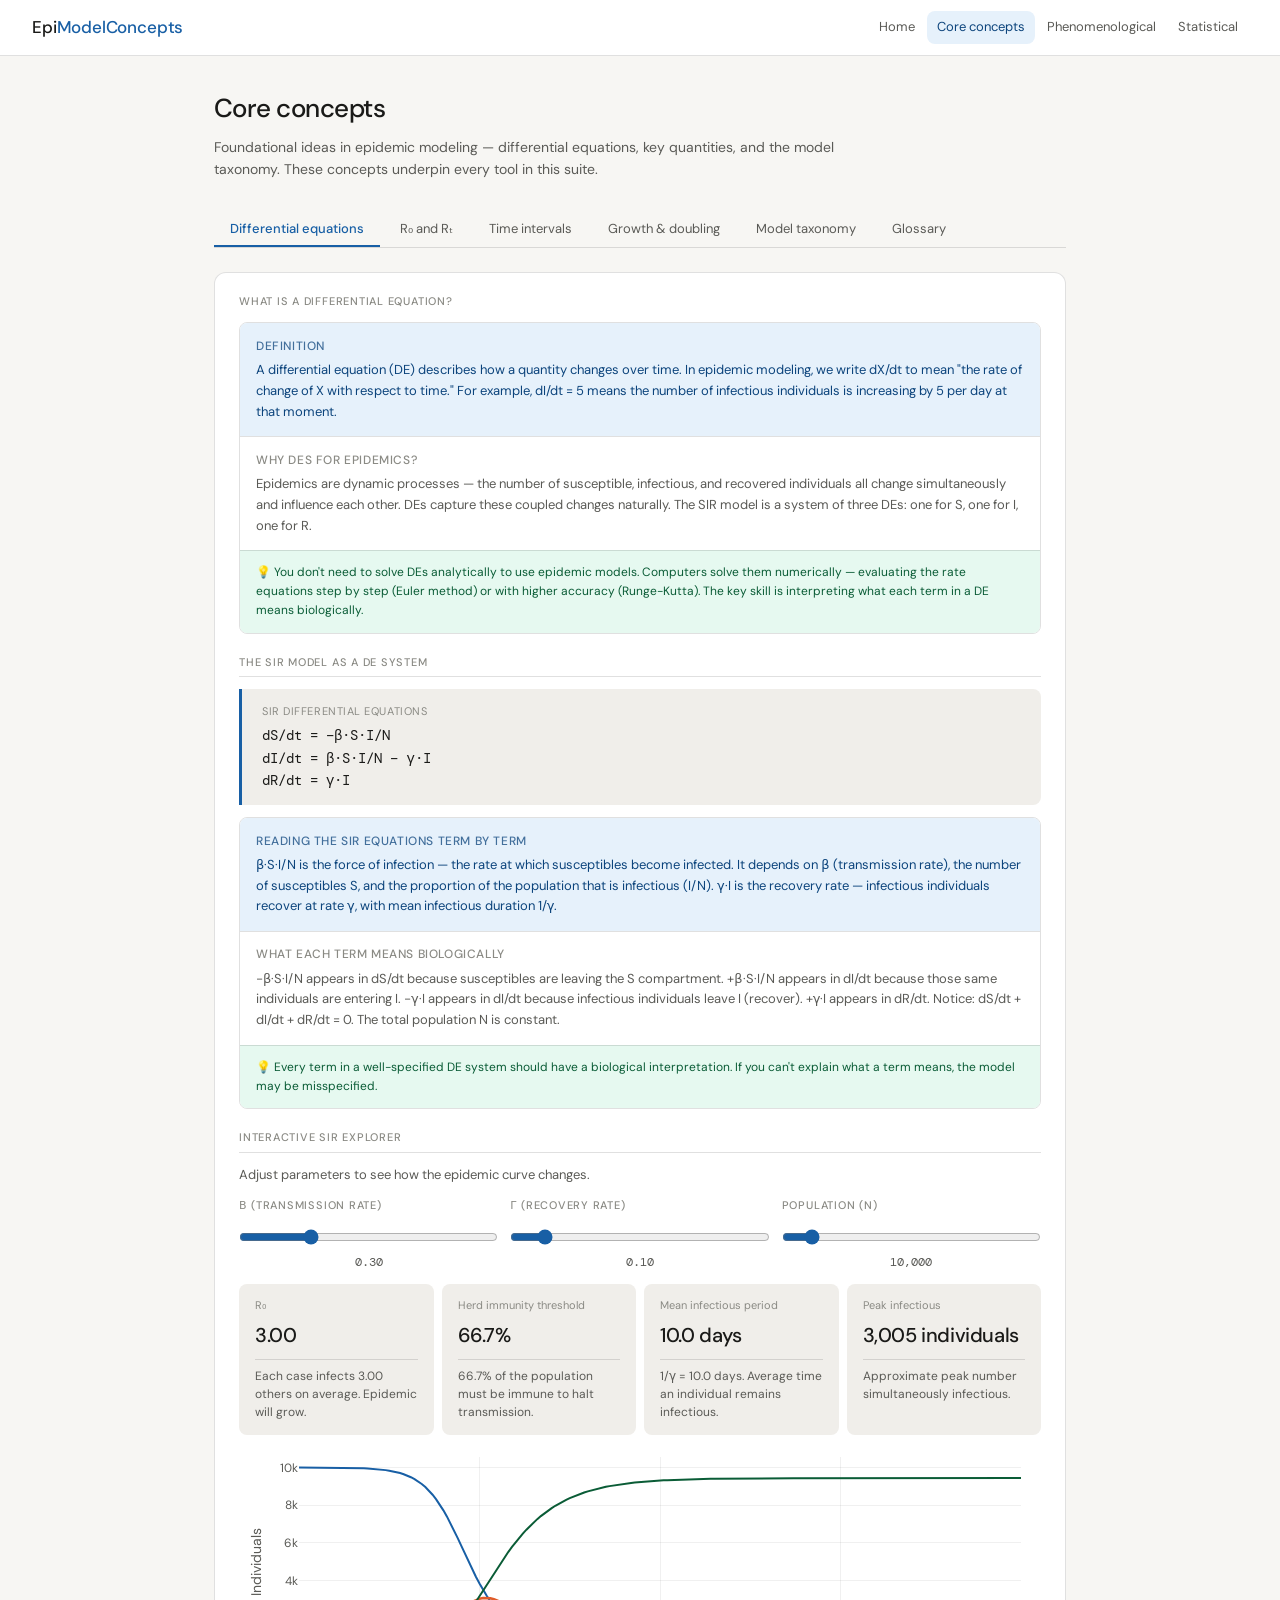
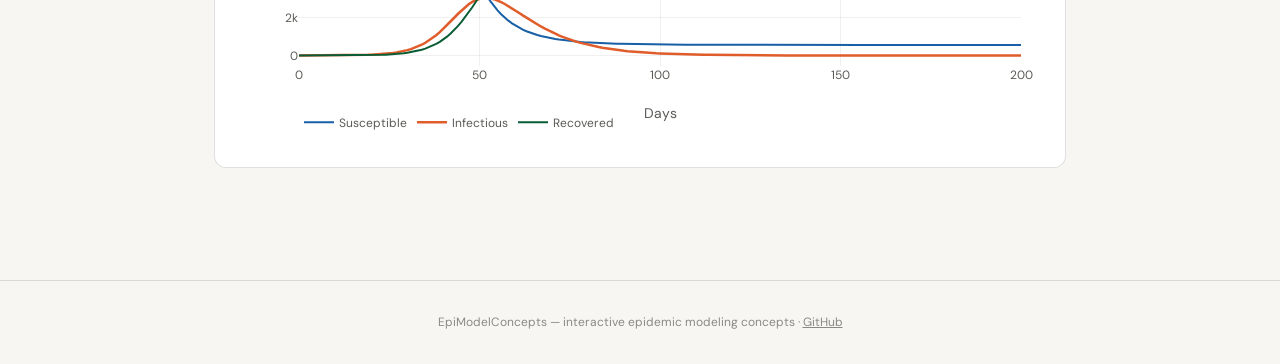
==== concepts.html @ 0c94482d "initial commit" ====
<!DOCTYPE html>
<html lang="en">
<head>
  <meta charset="UTF-8">
  <meta name="viewport" content="width=device-width, initial-scale=1.0">
  <title>EpiModelConcepts — Core Concepts</title>
  <meta name="description" content="Core epidemic modeling concepts: differential equations, R0, Rt, serial interval, generation time, doubling time, herd immunity threshold.">
  <link rel="preconnect" href="https://fonts.googleapis.com">
  <link href="https://fonts.googleapis.com/css2?family=DM+Sans:wght@400;500&family=DM+Mono&display=swap" rel="stylesheet">
  <link rel="stylesheet" href="css/style.css">
  <script src="https://cdn.plot.ly/plotly-2.27.0.min.js"></script>
</head>
<body>

<header class="site-header">
  <a href="index.html" class="logo">Epi<span>ModelConcepts</span></a>
  <nav class="site-nav">
    <a href="index.html">Home</a>
    <a href="concepts.html" class="active">Core concepts</a>
    <a href="phenomenological.html">Phenomenological</a>
    <a href="statistical.html">Statistical</a>
  </nav>
</header>

<main class="page-wrap">
  <div class="page-hero">
    <h1>Core concepts</h1>
    <p>Foundational ideas in epidemic modeling — differential equations, key quantities, and the model taxonomy. These concepts underpin every tool in this suite.</p>
  </div>

  <div class="tab-bar">
    <button class="tab-btn active" onclick="showTab('de',this)">Differential equations</button>
    <button class="tab-btn" onclick="showTab('r0',this)">R₀ and Rₜ</button>
    <button class="tab-btn" onclick="showTab('intervals',this)">Time intervals</button>
    <button class="tab-btn" onclick="showTab('doubling',this)">Growth & doubling</button>
    <button class="tab-btn" onclick="showTab('taxonomy',this)">Model taxonomy</button>
    <button class="tab-btn" onclick="showTab('glossary',this)">Glossary</button>
  </div>

  <!-- DE Primer -->
  <div id="tab-de" class="tab-panel active">
    <div class="card">
      <div class="section-label">What is a differential equation?</div>
      <div class="concept-box">
        <div class="cb-definition">
          <strong>Definition</strong>
          A differential equation (DE) describes how a quantity changes over time. In epidemic modeling, we write dX/dt to mean "the rate of change of X with respect to time." For example, dI/dt = 5 means the number of infectious individuals is increasing by 5 per day at that moment.
        </div>
        <div class="cb-interpretation">
          <strong>Why DEs for epidemics?</strong>
          Epidemics are dynamic processes — the number of susceptible, infectious, and recovered individuals all change simultaneously and influence each other. DEs capture these coupled changes naturally. The SIR model is a system of three DEs: one for S, one for I, one for R.
        </div>
        <div class="cb-sowhat">You don't need to solve DEs analytically to use epidemic models. Computers solve them numerically — evaluating the rate equations step by step (Euler method) or with higher accuracy (Runge-Kutta). The key skill is interpreting what each term in a DE means biologically.</div>
      </div>

      <div class="inner-divider">The SIR model as a DE system</div>
      <div class="equation-box">
        <div class="eq-label">SIR differential equations</div>
        dS/dt = −β·S·I/N<br>
        dI/dt = β·S·I/N − γ·I<br>
        dR/dt = γ·I
      </div>
      <div class="concept-box" style="margin-top:0.75rem">
        <div class="cb-definition">
          <strong>Reading the SIR equations term by term</strong>
          β·S·I/N is the force of infection — the rate at which susceptibles become infected. It depends on β (transmission rate), the number of susceptibles S, and the proportion of the population that is infectious (I/N). γ·I is the recovery rate — infectious individuals recover at rate γ, with mean infectious duration 1/γ.
        </div>
        <div class="cb-interpretation">
          <strong>What each term means biologically</strong>
          −β·S·I/N appears in dS/dt because susceptibles are leaving the S compartment. +β·S·I/N appears in dI/dt because those same individuals are entering I. −γ·I appears in dI/dt because infectious individuals leave I (recover). +γ·I appears in dR/dt. Notice: dS/dt + dI/dt + dR/dt = 0. The total population N is constant.
        </div>
        <div class="cb-sowhat">Every term in a well-specified DE system should have a biological interpretation. If you can't explain what a term means, the model may be misspecified.</div>
      </div>

      <div class="inner-divider">Interactive SIR explorer</div>
      <p style="font-size:13px;color:var(--text-secondary);margin-bottom:12px">Adjust parameters to see how the epidemic curve changes.</p>
      <div style="display:grid;grid-template-columns:1fr 1fr 1fr;gap:12px;margin-bottom:12px">
        <div>
          <div class="section-label">β (transmission rate)</div>
          <input type="range" min="0.05" max="1.0" step="0.01" value="0.3" id="sirBeta" oninput="updateSIR()" style="width:100%;accent-color:var(--accent)">
          <div style="font-size:12px;color:var(--text-secondary);text-align:center;font-family:var(--font-mono)" id="sirBetaVal">0.30</div>
        </div>
        <div>
          <div class="section-label">γ (recovery rate)</div>
          <input type="range" min="0.05" max="0.5" step="0.01" value="0.1" id="sirGamma" oninput="updateSIR()" style="width:100%;accent-color:var(--accent)">
          <div style="font-size:12px;color:var(--text-secondary);text-align:center;font-family:var(--font-mono)" id="sirGammaVal">0.10</div>
        </div>
        <div>
          <div class="section-label">Population (N)</div>
          <input type="range" min="1000" max="100000" step="1000" value="10000" id="sirN" oninput="updateSIR()" style="width:100%;accent-color:var(--accent)">
          <div style="font-size:12px;color:var(--text-secondary);text-align:center;font-family:var(--font-mono)" id="sirNVal">10,000</div>
        </div>
      </div>
      <div id="sirMetrics" class="metrics-grid" style="margin-bottom:12px"></div>
      <div id="sirChart" style="width:100%;height:300px"></div>
    </div>
  </div>

  <!-- R0 and Rt -->
  <div id="tab-r0" class="tab-panel">
    <div class="card">
      <div class="section-label">Basic reproduction number R₀</div>
      <div class="concept-box">
        <div class="cb-definition">
          <strong>Definition</strong>
          R₀ (R-naught) is the average number of secondary cases generated by one infectious individual in a completely susceptible population, in the absence of interventions. R₀ is a property of the pathogen and the contact structure of the population — not of the epidemic's current state.
        </div>
        <div class="cb-interpretation">
          <strong>What R₀ tells you</strong>
          R₀ &gt; 1: each case generates more than one new case on average — epidemic grows. R₀ = 1: endemic equilibrium. R₀ &lt; 1: epidemic will die out. For the SIR model, R₀ = β/γ. For measles, R₀ ≈ 12–18. For COVID-19 (original strain), R₀ ≈ 2–3. For Omicron, R₀ ≈ 8–15.
        </div>
        <div class="cb-sowhat">R₀ determines the herd immunity threshold: HIT = 1 − 1/R₀. For measles (R₀ = 15), HIT ≈ 93% — this is why measles vaccination coverage must exceed 93% to prevent outbreaks.</div>
      </div>

      <div class="inner-divider">Effective reproduction number Rₜ</div>
      <div class="concept-box">
        <div class="cb-definition">
          <strong>Definition</strong>
          Rₜ (R-effective) is the average number of secondary cases generated by one infectious individual at time t, accounting for the current proportion of susceptibles, immunity from prior infection or vaccination, and behavioral interventions. Rₜ = R₀ · S(t)/N in the basic SIR model.
        </div>
        <div class="cb-interpretation">
          <strong>R₀ vs Rₜ</strong>
          R₀ is fixed for a given pathogen-population pair. Rₜ changes over time as susceptibles are depleted, immunity accumulates, and behaviors change. An epidemic peak occurs when Rₜ crosses 1 from above — each case is now generating less than one new case on average.
        </div>
        <div class="cb-sowhat">Rₜ is the key metric for real-time epidemic monitoring. Rₜ &gt; 1 means the epidemic is growing; Rₜ &lt; 1 means it's declining. Rₜ estimation requires careful accounting of reporting delays and the serial interval distribution.</div>
      </div>

      <div class="inner-divider">R₀ / Rₜ interactive calculator</div>
      <div class="field-row">
        <label>β (transmission rate)</label>
        <input type="number" id="r0Beta" value="0.3" step="0.01" min="0" oninput="updateR0()">
      </div>
      <div class="field-row">
        <label>γ (recovery rate)</label>
        <input type="number" id="r0Gamma" value="0.1" step="0.01" min="0.001" oninput="updateR0()">
      </div>
      <div class="field-row">
        <label>% Susceptible</label>
        <input type="number" id="r0Suscept" value="100" step="1" min="0" max="100" oninput="updateR0()">
      </div>
      <div id="r0Results" class="metrics-grid" style="margin-top:12px"></div>
    </div>
  </div>

  <!-- Time intervals -->
  <div id="tab-intervals" class="tab-panel">
    <div class="card">
      <div class="section-label">Serial interval, generation time, incubation period</div>

      <div class="concept-box">
        <div class="cb-definition">
          <strong>Incubation period</strong>
          The time from infection (exposure to the pathogen) to symptom onset. This is a property of the host-pathogen interaction. Varies across individuals — typically described by a lognormal or Weibull distribution. Example: COVID-19 incubation period ≈ 5 days (range 1–14 days).
        </div>
        <div class="cb-interpretation"><strong>Why it matters</strong>
          The incubation period determines quarantine duration. If incubation is 14 days, a 14-day quarantine is needed to be confident an exposed individual is not infectious.
        </div>
        <div class="cb-sowhat">In SEIR models, the exposed period (1/σ) approximates the incubation period minus any pre-symptomatic infectious period.</div>
      </div>

      <div class="concept-box" style="margin-top:0.75rem">
        <div class="cb-definition">
          <strong>Generation time</strong>
          The time between infection of a primary case and infection of a secondary case generated by that primary case. Measures the biological transmission cycle. Requires knowing exact infection times — difficult to observe directly.
        </div>
        <div class="cb-interpretation"><strong>Why it matters</strong>
          Generation time determines how fast an epidemic can grow. Short generation time → faster spread. R₀ per generation time gives the growth rate: r ≈ (R₀−1)/T_g where T_g is the mean generation time.
        </div>
        <div class="cb-sowhat">Generation time is the correct denominator for converting R₀ to an epidemic growth rate. Using serial interval instead introduces bias when there is pre-symptomatic transmission.</div>
      </div>

      <div class="concept-box" style="margin-top:0.75rem">
        <div class="cb-definition">
          <strong>Serial interval</strong>
          The time between symptom onset of a primary case and symptom onset of a secondary case generated by that primary case. Observable from contact tracing data (unlike generation time). Can be negative if the secondary case develops symptoms before the primary case (pre-symptomatic transmission).
        </div>
        <div class="cb-interpretation"><strong>Serial interval vs generation time</strong>
          Serial interval ≈ generation time when there is no pre-symptomatic transmission. For COVID-19, pre-symptomatic transmission means serial interval underestimates generation time. For diseases where symptoms precede infectiousness (e.g. some influenza strains), they may be approximately equal.
        </div>
        <div class="cb-sowhat">In practice, serial interval is used as a proxy for generation time in Rₜ estimation (e.g. EpiEstim method) because it is directly observable. Be aware of the bias this introduces when pre-symptomatic transmission is substantial.</div>
      </div>

      <div class="inner-divider">Key values by disease</div>
      <table class="param-table">
        <thead><tr><th>Disease</th><th>Incubation (days)</th><th>Serial interval (days)</th><th>R₀</th></tr></thead>
        <tbody>
          <tr><td class="p-name">Measles</td><td>10–14</td><td>11–12</td><td>12–18</td></tr>
          <tr><td class="p-name">COVID-19 (original)</td><td>4–6</td><td>4–8</td><td>2–3</td></tr>
          <tr><td class="p-name">COVID-19 (Omicron)</td><td>2–4</td><td>2–4</td><td>8–15</td></tr>
          <tr><td class="p-name">Influenza (seasonal)</td><td>1–4</td><td>2–4</td><td>1.2–1.4</td></tr>
          <tr><td class="p-name">Ebola</td><td>2–21</td><td>14–16</td><td>1.5–2.5</td></tr>
          <tr><td class="p-name">Smallpox</td><td>7–19</td><td>14–22</td><td>5–7</td></tr>
          <tr><td class="p-name">Polio</td><td>4–35</td><td>—</td><td>5–7</td></tr>
        </tbody>
      </table>
    </div>
  </div>

  <!-- Doubling time -->
  <div id="tab-doubling" class="tab-panel">
    <div class="card">
      <div class="section-label">Growth rate, doubling time, and their relationship</div>
      <div class="concept-box">
        <div class="cb-definition">
          <strong>Epidemic growth rate r</strong>
          The intrinsic growth rate r describes how fast cases multiply during the exponential growth phase. It is the slope of the log-transformed epidemic curve. Units: per day, per week, etc. If I(t) = I₀·e^(rt), then r = ln(I(t)/I₀)/t.
        </div>
        <div class="cb-interpretation"><strong>Growth rate and R₀</strong>
          For the SIR model: r ≈ β − γ = γ(R₀ − 1). More generally: r ≈ (R₀ − 1)/T_g where T_g is the mean generation time. This links the observable growth rate to the unobservable R₀ — but requires knowing T_g.
        </div>
        <div class="cb-sowhat">Estimate r directly from early epidemic data by fitting a log-linear regression (log cases vs time). Then estimate R₀ = 1 + r·T_g, being explicit about your assumed generation time.</div>
      </div>

      <div class="concept-box" style="margin-top:0.75rem">
        <div class="cb-definition">
          <strong>Doubling time T₂</strong>
          The time for the number of cases to double. T₂ = ln(2)/r ≈ 0.693/r. During COVID-19 early 2020, doubling times of 3–7 days were observed in many countries. Measles outbreaks in susceptible populations can double in 7–10 days.
        </div>
        <div class="cb-interpretation"><strong>Interpreting doubling time</strong>
          A 3-day doubling time means cases increase 10-fold in ~10 days and 100-fold in ~20 days. Small changes in r produce large changes in doubling time. Interventions that reduce r by 30% extend doubling time by 43% — this is why early intervention has disproportionate impact.
        </div>
        <div class="cb-sowhat">Report doubling time alongside confidence intervals from the regression. A doubling time of 5 days (95% CI: 4–7) conveys both the central estimate and the uncertainty — critical for public health messaging.</div>
      </div>

      <div class="inner-divider">Growth rate ↔ Doubling time calculator</div>
      <div class="field-row">
        <label>Growth rate r</label>
        <input type="number" id="growthR" value="0.14" step="0.01" oninput="updateGrowth('r')">
        <span style="font-size:12px;color:var(--text-tertiary)">per time unit</span>
      </div>
      <div class="field-row">
        <label>Doubling time T₂</label>
        <input type="number" id="growthT2" value="4.95" step="0.1" oninput="updateGrowth('t2')">
        <span style="font-size:12px;color:var(--text-tertiary)">time units</span>
      </div>
      <div class="field-row">
        <label>Generation time T_g</label>
        <input type="number" id="growthTg" value="5" step="0.5" oninput="updateGrowth('r')">
        <span style="font-size:12px;color:var(--text-tertiary)">time units (for R₀ estimate)</span>
      </div>
      <div id="growthResults" class="metrics-grid" style="margin-top:12px"></div>
    </div>
  </div>

  <!-- Model taxonomy -->
  <div id="tab-taxonomy" class="tab-panel">
    <div class="card">
      <div class="section-label">Epidemic model taxonomy</div>
      <p style="font-size:13px;color:var(--text-secondary);margin-bottom:1rem">A map of the major model classes used in infectious disease epidemiology — what they assume, when to use them, and how they relate.</p>

      <div class="concept-box">
        <div class="cb-definition"><strong>Phenomenological models</strong>
          Fit a mathematical curve directly to epidemic data without mechanistic assumptions. Examples: logistic, Richards, Gompertz, sub-epidemic wave model. Parameters are estimated empirically. No compartments — just a growth function.
        </div>
        <div class="cb-interpretation"><strong>When to use</strong> Real-time forecasting with limited data, early outbreak assessment, final size estimation, multi-wave decomposition.</div>
        <div class="cb-sowhat">Best for: "How many total cases will there be?" and "When will the peak occur?" Not suitable for: "What if we vaccinate 40% of the population?"</div>
      </div>

      <div class="concept-box" style="margin-top:0.75rem">
        <div class="cb-definition"><strong>Compartmental models (mechanistic)</strong>
          Divide the population into compartments (S, E, I, R, etc.) and write differential equations governing flow between compartments. Parameters have biological interpretations (transmission rate, recovery rate). Examples: SIR, SEIR, SEIRD, SEIRV.
        </div>
        <div class="cb-interpretation"><strong>When to use</strong> Counterfactual analyses (intervention scenarios), R₀ estimation, understanding transmission dynamics, vaccine impact modeling.</div>
        <div class="cb-sowhat">Best for: "What would happen if we vaccinated X% of the population?" or "How does this variant's shorter generation time affect peak timing?" Requires more data and assumptions than phenomenological models.</div>
      </div>

      <div class="concept-box" style="margin-top:0.75rem">
        <div class="cb-definition"><strong>Statistical models</strong>
          Use regression frameworks (log-linear, Poisson, Negative Binomial, time series) to model the association between time and case counts. Make explicit distributional assumptions. Include Serfling regression for seasonal baseline estimation.
        </div>
        <div class="cb-interpretation"><strong>When to use</strong> Growth rate estimation, excess mortality calculation, surveillance trend analysis, short-term forecasting with uncertainty quantification.</div>
        <div class="cb-sowhat">Best for: "Is this season's influenza activity above the epidemic threshold?" and "What is the growth rate in this region?" Statistical models are the backbone of routine public health surveillance.</div>
      </div>

      <div class="concept-box" style="margin-top:0.75rem">
        <div class="cb-definition"><strong>Stochastic models</strong>
          Incorporate randomness into transmission and recovery events. At small population sizes, chance effects dominate — deterministic models overestimate outbreak probability. Branching processes model early outbreak extinction risk.
        </div>
        <div class="cb-interpretation"><strong>When to use</strong> Small outbreak settings (spillover events, border introductions), estimating probability of sustained transmission, superspreading analysis.</div>
        <div class="cb-sowhat">For large outbreaks (thousands of cases), deterministic models are good approximations. For early detection with tens of cases, stochastic models are essential — the epidemic may go extinct even with R₀ &gt; 1.</div>
      </div>

      <div class="concept-box" style="margin-top:0.75rem">
        <div class="cb-definition"><strong>Ensemble and multi-model approaches</strong>
          Combine forecasts from multiple models using weighted averaging. The CDC FluSight and COVID-19 Forecast Hub use ensemble methods. Weights can be based on past performance (WIS-weighted ensembles) or equal weighting.
        </div>
        <div class="cb-interpretation"><strong>When to use</strong> Operational forecasting where reliability across outbreak types matters more than any single model's performance on one outbreak.</div>
        <div class="cb-sowhat">Ensembles consistently outperform individual models on average, but individual models can outperform ensembles on specific outbreaks. The WIS-based ensemble weighting approach developed in Chowell Lab provides a principled framework for combining models with quantified uncertainty.</div>
      </div>
    </div>
  </div>

  <!-- Glossary -->
  <div id="tab-glossary" class="tab-panel">
    <div class="card">
      <div class="section-label">Glossary</div>
      <div id="glossaryContent"></div>
    </div>
  </div>

</main>

<footer class="site-footer">
  EpiModelConcepts — interactive epidemic modeling concepts ·
  <a href="https://github.com/rajsubediresearch/epimodelconcepts" target="_blank">GitHub</a>
</footer>

<script src="js/core.js"></script>
<script>
function showTab(id, btn) {
  document.querySelectorAll('.tab-panel').forEach(p=>p.classList.remove('active'));
  document.querySelectorAll('.tab-btn').forEach(b=>b.classList.remove('active'));
  document.getElementById('tab-'+id).classList.add('active');
  btn.classList.add('active');
}

/* ── SIR simulator ── */
function solveSIR(beta, gamma, N, days=200) {
  let S=N-1, I=1, R=0;
  const ts=[0],Ss=[S],Is=[I],Rs=[R];
  const dt=0.5;
  for(let t=dt;t<=days;t+=dt){
    const dS=-beta*S*I/N*dt;
    const dI=(beta*S*I/N-gamma*I)*dt;
    const dR=gamma*I*dt;
    S=Math.max(0,S+dS); I=Math.max(0,I+dI); R+=dR;
    if(t%1<dt){ts.push(Math.round(t));Ss.push(S);Is.push(I);Rs.push(R);}
  }
  return {t:ts,S:Ss,I:Is,R:Rs};
}

function updateSIR() {
  const beta=parseFloat(document.getElementById('sirBeta').value)||0.3;
  const gamma=parseFloat(document.getElementById('sirGamma').value)||0.1;
  const N=parseFloat(document.getElementById('sirN').value)||10000;
  document.getElementById('sirBetaVal').textContent=beta.toFixed(2);
  document.getElementById('sirGammaVal').textContent=gamma.toFixed(2);
  document.getElementById('sirNVal').textContent=N.toLocaleString();

  const R0=beta/gamma;
  const HIT=(1-1/R0)*100;
  const peakI=R0>1?(N*(1-1/R0-Math.log(R0)/R0)):0;

  document.getElementById('sirMetrics').innerHTML=
    Core.metricCard('R₀', R0.toFixed(2), '', `Each case infects ${R0.toFixed(2)} others on average. ${R0>1?'Epidemic will grow.':'Epidemic will not sustain.'}`)+
    Core.metricCard('Herd immunity threshold', R0>1?HIT.toFixed(1)+'%':'N/A', '', R0>1?`${HIT.toFixed(1)}% of the population must be immune to halt transmission.`:'R₀ ≤ 1 — herd immunity threshold does not apply.')+
    Core.metricCard('Mean infectious period', (1/gamma).toFixed(1)+' days', '', `1/γ = ${(1/gamma).toFixed(1)} days. Average time an individual remains infectious.`)+
    Core.metricCard('Peak infectious', R0>1?Math.round(peakI).toLocaleString()+' individuals':'—','',R0>1?`Approximate peak number simultaneously infectious.`:'');

  const sir=solveSIR(beta,gamma,N);
  Plotly.newPlot('sirChart',[
    {x:sir.t,y:sir.S,mode:'lines',name:'Susceptible',line:{color:'#185FA5',width:2}},
    {x:sir.t,y:sir.I,mode:'lines',name:'Infectious',line:{color:'#E05C2A',width:2.5}},
    {x:sir.t,y:sir.R,mode:'lines',name:'Recovered',line:{color:'#0A5C36',width:2}}
  ],{
    paper_bgcolor:'transparent',plot_bgcolor:'transparent',
    font:{family:'DM Sans, system-ui',size:12,color:'#5a5a56'},
    xaxis:{title:'Days',gridcolor:'rgba(0,0,0,0.06)',zeroline:false},
    yaxis:{title:'Individuals',gridcolor:'rgba(0,0,0,0.06)',zeroline:false},
    legend:{orientation:'h',y:-0.2},
    margin:{t:10,r:20,b:60,l:60}
  },{responsive:true,displayModeBar:false});
}

/* ── R₀ calculator ── */
function updateR0() {
  const beta=parseFloat(document.getElementById('r0Beta').value)||0.3;
  const gamma=parseFloat(document.getElementById('r0Gamma').value)||0.1;
  const pct=parseFloat(document.getElementById('r0Suscept').value)||100;
  const R0=beta/gamma;
  const Rt=R0*(pct/100);
  const HIT=R0>1?(1-1/R0)*100:null;
  document.getElementById('r0Results').innerHTML=
    Core.metricCard('R₀', R0.toFixed(3), 'β/γ', `Basic reproduction number = ${R0.toFixed(2)}. ${R0>1?'Epidemic can grow.':'Epidemic cannot sustain — will die out.'}`)+
    Core.metricCard('Rₜ', Rt.toFixed(3), `R₀ × S/N`, `Effective Rₜ = ${Rt.toFixed(2)} given ${pct}% susceptible. ${Rt>1?'Epidemic is growing.':'Epidemic is declining.'}`)+
    Core.metricCard('Herd immunity threshold', HIT!==null?HIT.toFixed(1)+'%':'N/A', '1 − 1/R₀', HIT!==null?`${HIT.toFixed(1)}% immune coverage needed to halt transmission.`:'R₀ ≤ 1.')+
    Core.metricCard('Mean infectious period', (1/gamma).toFixed(1)+' days', '1/γ', `Average infectious duration = ${(1/gamma).toFixed(1)} days.`);
}

/* ── Growth/doubling calculator ── */
function updateGrowth(changedField) {
  let r,t2;
  if(changedField==='r'){
    r=parseFloat(document.getElementById('growthR').value)||0.14;
    t2=Math.log(2)/r;
    document.getElementById('growthT2').value=t2.toFixed(2);
  } else {
    t2=parseFloat(document.getElementById('growthT2').value)||4.95;
    r=Math.log(2)/t2;
    document.getElementById('growthR').value=r.toFixed(4);
  }
  const Tg=parseFloat(document.getElementById('growthTg').value)||5;
  const R0_est=1+r*Tg;
  const x10=Math.log(10)/r;
  document.getElementById('growthResults').innerHTML=
    Core.metricCard('Growth rate r', r.toFixed(4), 'per time unit', `Cases multiply by e^r ≈ ${Math.exp(r).toFixed(3)} each time unit.`)+
    Core.metricCard('Doubling time T₂', t2.toFixed(2), 'time units', `Cases double every ${t2.toFixed(1)} time units. Derived as ln(2)/r.`)+
    Core.metricCard('10-fold time', x10.toFixed(2), 'time units', `Cases increase 10-fold in ${x10.toFixed(1)} time units = ${(x10/t2).toFixed(1)} doubling times.`)+
    Core.metricCard('R₀ estimate', R0_est.toFixed(2), '1 + r·T_g', `Estimated R₀ = ${R0_est.toFixed(2)} assuming generation time T_g = ${Tg} time units. This estimate is sensitive to the assumed T_g.`);
}

/* ── Glossary ── */
const glossaryTerms = [
  ['Attack rate','The proportion of a population that becomes infected during an outbreak. Final attack rate = total cases / population at risk.'],
  ['Basic reproduction number (R₀)','Average secondary cases per primary case in a fully susceptible population with no interventions.'],
  ['Calibration','A probabilistic forecast is well-calibrated if observed values fall within stated prediction intervals at the stated frequency (e.g. 95% of outcomes within 95% intervals).'],
  ['Compartmental model','An epidemic model that divides the population into compartments (S, E, I, R, etc.) governed by differential equations.'],
  ['Doubling time','Time for cases to double during exponential growth. T₂ = ln(2)/r where r is the epidemic growth rate.'],
  ['Effective reproduction number (Rₜ)','Average secondary cases per primary case at time t, accounting for current immunity and interventions.'],
  ['Ensemble forecast','A combined forecast from multiple models, often outperforming any individual model.'],
  ['Excess mortality','Deaths above a historical baseline. Used to estimate the full mortality impact of an epidemic including indirect effects.'],
  ['Force of infection','The per capita rate at which susceptibles become infected. In SIR: λ = β·I/N.'],
  ['Generation time','Time between infection of a primary case and infection of their secondary case.'],
  ['Herd immunity threshold (HIT)','Proportion of the population that must be immune (from vaccination or prior infection) to prevent epidemic growth. HIT = 1 − 1/R₀.'],
  ['Identifiability','A model is identifiable if its parameters can be uniquely determined from observed data. Overparameterized models are non-identifiable — multiple parameter combinations fit equally well.'],
  ['Incubation period','Time from exposure/infection to symptom onset.'],
  ['Logistic growth','An S-shaped growth model where growth slows as cases approach a carrying capacity K. dC/dt = r·C·(1−C/K).'],
  ['Negative Binomial distribution','A count distribution that allows variance to exceed the mean (overdispersion). Parameterized by mean μ and dispersion θ. Variance = μ + μ²/θ.'],
  ['Overdispersion','When the variance of count data exceeds the mean (VMR > 1). Common in outbreak data due to superspreading and clustering.'],
  ['Phenomenological model','A model that fits a mathematical function to epidemic data without mechanistic biological assumptions.'],
  ['Poisson distribution','A count distribution where variance = mean (equidispersion). The baseline model for count data.'],
  ['Richards model','A generalization of the logistic model with an asymmetry parameter a. Reduces to logistic when a=1.'],
  ['Serfling model','A regression model for estimating expected (baseline) mortality or disease activity using historical data with seasonal harmonics. Excess defined as observed above upper confidence bound.'],
  ['Serial interval','Time between symptom onset in a primary case and symptom onset in their secondary case.'],
  ['Sub-epidemic wave model','A phenomenological model that represents a multi-wave epidemic as a sum of overlapping logistic sub-epidemics. Developed by Chowell and colleagues.'],
  ['Variance-to-mean ratio (VMR)','Index of dispersion. VMR = 1: equidispersion. VMR > 1: overdispersion. VMR < 1: underdispersion.'],
  ['WIS (Weighted Interval Score)','A proper scoring rule for probabilistic forecasts. Decomposes into sharpness and calibration components. Lower is better.'],
];

document.getElementById('glossaryContent').innerHTML = glossaryTerms.sort((a,b)=>a[0].localeCompare(b[0])).map(([term,def])=>`
  <div class="test-result-row" style="align-items:flex-start;padding:10px 0">
    <div style="min-width:200px;font-size:13px;font-weight:500;color:var(--text)">${term}</div>
    <div style="font-size:13px;color:var(--text-secondary);line-height:1.6">${def}</div>
  </div>`).join('');

// Init on load
window.onload = () => { updateSIR(); updateR0(); updateGrowth('r'); };
</script>
</body>
</html>
---- css/style.css ----
/* EpiModelConcepts — base styles, matches EpiTables theme */
*, *::before, *::after { box-sizing: border-box; margin: 0; padding: 0; }

:root {
  --bg: #ffffff;
  --bg-surface: #f7f6f3;
  --bg-secondary: #f0eeea;
  --text: #1a1a18;
  --text-secondary: #5a5a56;
  --text-tertiary: #8a8a84;
  --border: rgba(0,0,0,0.12);
  --border-med: rgba(0,0,0,0.22);
  --accent: #185FA5;
  --accent-bg: #E6F1FB;
  --accent-text: #0C447C;
  --warn-bg: #FAEEDA;
  --warn-text: #854F0B;
  --success-bg: #E6F9F0;
  --success-text: #0A5C36;
  --radius-md: 8px;
  --radius-lg: 12px;
  --font: 'DM Sans', system-ui, sans-serif;
  --font-mono: 'DM Mono', ui-monospace, monospace;
}

@media (prefers-color-scheme: dark) {
  :root {
    --bg: #1a1a18;
    --bg-surface: #222220;
    --bg-secondary: #2a2a27;
    --text: #f0eeea;
    --text-secondary: #a8a8a2;
    --text-tertiary: #6a6a64;
    --border: rgba(255,255,255,0.1);
    --border-med: rgba(255,255,255,0.18);
    --accent: #378ADD;
    --accent-bg: #0c2a44;
    --accent-text: #85B7EB;
    --warn-bg: #3a2a08;
    --warn-text: #FAC775;
    --success-bg: #0a2a1a;
    --success-text: #6EE7B7;
  }
}

html { font-size: 16px; }
body {
  font-family: var(--font);
  background: var(--bg-surface);
  color: var(--text);
  line-height: 1.6;
  min-height: 100vh;
}

/* ── Site header ── */
.site-header {
  background: var(--bg);
  border-bottom: 0.5px solid var(--border);
  padding: 0 2rem;
  position: sticky;
  top: 0;
  z-index: 100;
  display: flex;
  align-items: center;
  justify-content: space-between;
  height: 56px;
}

.site-header .logo {
  font-size: 17px;
  font-weight: 500;
  color: var(--text);
  text-decoration: none;
  letter-spacing: -0.01em;
  white-space: nowrap;
}

.site-header .logo span { color: var(--accent); }

.site-nav {
  display: flex;
  gap: 2px;
  overflow-x: auto;
  -webkit-overflow-scrolling: touch;
  scrollbar-width: none;
  flex-shrink: 1;
  min-width: 0;
}
.site-nav::-webkit-scrollbar { display: none; }

.site-nav a {
  font-size: 13px;
  color: var(--text-secondary);
  text-decoration: none;
  padding: 6px 10px;
  border-radius: var(--radius-md);
  transition: background 0.15s, color 0.15s;
  white-space: nowrap;
}
.site-nav a:hover { background: var(--bg-secondary); color: var(--text); }
.site-nav a.active { background: var(--accent-bg); color: var(--accent-text); }

/* ── Page layout ── */
.page-wrap {
  max-width: 900px;
  margin: 0 auto;
  padding: 2rem 1.5rem 4rem;
}

.page-hero { margin-bottom: 2rem; }
.page-hero h1 {
  font-size: 26px;
  font-weight: 500;
  letter-spacing: -0.02em;
  color: var(--text);
  margin-bottom: 6px;
}
.page-hero p {
  font-size: 14px;
  color: var(--text-secondary);
  max-width: 640px;
  line-height: 1.6;
}

/* ── Cards ── */
.card {
  background: var(--bg);
  border: 0.5px solid var(--border);
  border-radius: var(--radius-lg);
  padding: 1.25rem 1.5rem;
  margin-bottom: 1rem;
}

.section-label {
  font-size: 11px;
  font-weight: 500;
  color: var(--text-tertiary);
  text-transform: uppercase;
  letter-spacing: 0.07em;
  margin-bottom: 0.75rem;
}

.inner-divider {
  font-size: 11px;
  font-weight: 500;
  color: var(--text-tertiary);
  text-transform: uppercase;
  letter-spacing: 0.07em;
  margin: 1.25rem 0 0.75rem;
  padding-bottom: 5px;
  border-bottom: 0.5px solid var(--border);
}

/* ── Form elements ── */
.field-row {
  display: flex;
  align-items: center;
  gap: 10px;
  margin-bottom: 8px;
  flex-wrap: wrap;
}
.field-row label {
  font-size: 13px;
  color: var(--text-secondary);
  min-width: 110px;
}
.field-row input[type="text"],
.field-row input[type="number"],
.field-row select,
.field-row textarea {
  font-family: var(--font);
  font-size: 13px;
  padding: 7px 10px;
  border: 0.5px solid var(--border-med);
  border-radius: var(--radius-md);
  background: var(--bg-secondary);
  color: var(--text);
  transition: border-color 0.15s;
}
.field-row input[type="text"] { flex: 1; min-width: 160px; }
.field-row input[type="number"] { width: 100px; text-align: center; }
.field-row select { flex: 1; min-width: 160px; }
.field-row textarea {
  flex: 1;
  min-width: 200px;
  min-height: 90px;
  resize: vertical;
  font-family: var(--font-mono);
  font-size: 12px;
}
.field-row input:focus,
.field-row select:focus,
.field-row textarea:focus {
  outline: none;
  border-color: var(--accent);
}

/* ── Pill buttons ── */
.pill-group { display: flex; gap: 6px; flex-wrap: wrap; margin-bottom: 10px; }
.pill-btn {
  font-size: 12px;
  font-family: var(--font);
  padding: 5px 14px;
  border: 0.5px solid var(--border-med);
  border-radius: 20px;
  background: transparent;
  color: var(--text-secondary);
  cursor: pointer;
  transition: all 0.15s;
}
.pill-btn:hover { background: var(--bg-secondary); color: var(--text); }
.pill-btn.active { background: var(--accent-bg); color: var(--accent-text); border-color: var(--accent); }

/* ── Action button ── */
.btn-primary {
  font-family: var(--font);
  font-size: 13px;
  font-weight: 500;
  padding: 8px 20px;
  background: var(--accent);
  color: #fff;
  border: none;
  border-radius: var(--radius-md);
  cursor: pointer;
  transition: opacity 0.15s;
}
.btn-primary:hover { opacity: 0.88; }
.btn-primary:disabled { opacity: 0.4; cursor: not-allowed; }

/* ── Metrics grid ── */
.metrics-grid {
  display: grid;
  grid-template-columns: repeat(auto-fit, minmax(170px, 1fr));
  gap: 8px;
  margin-top: 8px;
}

.metric-card {
  background: var(--bg-secondary);
  border-radius: var(--radius-md);
  padding: 0.85rem 1rem;
}
.metric-card .m-label { font-size: 11px; color: var(--text-tertiary); margin-bottom: 4px; }
.metric-card .m-value { font-size: 20px; font-weight: 500; color: var(--text); letter-spacing: -0.02em; }
.metric-card .m-ci { font-size: 11px; color: var(--text-secondary); margin-top: 2px; font-family: var(--font-mono); }
.metric-card .m-interp { font-size: 12px; color: var(--text-secondary); margin-top: 8px; line-height: 1.5; border-top: 0.5px solid var(--border); padding-top: 7px; }

/* ── Three-layer concept box ── */
.concept-box {
  border: 0.5px solid var(--border);
  border-radius: var(--radius-md);
  overflow: hidden;
  margin-bottom: 1rem;
}
.concept-box .cb-definition {
  background: var(--accent-bg);
  padding: 0.85rem 1rem;
  font-size: 13px;
  color: var(--accent-text);
  line-height: 1.6;
}
.concept-box .cb-definition strong {
  display: block;
  font-size: 12px;
  font-weight: 500;
  text-transform: uppercase;
  letter-spacing: 0.05em;
  margin-bottom: 4px;
  opacity: 0.75;
}
.concept-box .cb-interpretation {
  background: var(--bg);
  padding: 0.85rem 1rem;
  font-size: 13px;
  color: var(--text-secondary);
  line-height: 1.6;
  border-top: 0.5px solid var(--border);
}
.concept-box .cb-interpretation strong {
  display: block;
  font-size: 12px;
  font-weight: 500;
  text-transform: uppercase;
  letter-spacing: 0.05em;
  margin-bottom: 4px;
  color: var(--text-tertiary);
}
.concept-box .cb-sowhat {
  background: var(--success-bg);
  padding: 0.75rem 1rem;
  font-size: 12px;
  color: var(--success-text);
  line-height: 1.6;
  border-top: 0.5px solid var(--border);
}
.concept-box .cb-sowhat::before {
  content: "💡 ";
}

/* ── Equation display ── */
.equation-box {
  background: var(--bg-secondary);
  border-left: 3px solid var(--accent);
  border-radius: 0 var(--radius-md) var(--radius-md) 0;
  padding: 0.85rem 1.25rem;
  margin: 0.75rem 0;
  font-family: var(--font-mono);
  font-size: 14px;
  color: var(--text);
  overflow-x: auto;
}
.equation-box .eq-label {
  font-size: 11px;
  color: var(--text-tertiary);
  font-family: var(--font);
  margin-bottom: 4px;
  text-transform: uppercase;
  letter-spacing: 0.05em;
}

/* ── Tab bar ── */
.tab-bar {
  display: flex;
  gap: 4px;
  margin-bottom: 1.5rem;
  flex-wrap: wrap;
  border-bottom: 0.5px solid var(--border);
}
.tab-btn {
  font-size: 13px;
  font-family: var(--font);
  padding: 8px 16px;
  border: none;
  background: transparent;
  color: var(--text-secondary);
  cursor: pointer;
  border-bottom: 2px solid transparent;
  margin-bottom: -0.5px;
  transition: color 0.15s, border-color 0.15s;
  white-space: nowrap;
}
.tab-btn:hover { color: var(--text); }
.tab-btn.active { color: var(--accent); border-bottom-color: var(--accent); font-weight: 500; }
.tab-panel { display: none; }
.tab-panel.active { display: block; }

/* ── Info / warn boxes ── */
.info-box {
  background: var(--accent-bg);
  border-radius: var(--radius-md);
  padding: 0.75rem 1rem;
  margin: 0.75rem 0;
  font-size: 13px;
  color: var(--accent-text);
  line-height: 1.6;
}
.warn-box {
  background: var(--warn-bg);
  border-radius: var(--radius-md);
  padding: 0.6rem 0.9rem;
  margin-bottom: 10px;
  font-size: 12px;
  color: var(--warn-text);
  line-height: 1.5;
}

/* ── Test result rows ── */
.test-result-row {
  display: flex;
  justify-content: space-between;
  align-items: center;
  padding: 8px 0;
  border-bottom: 0.5px solid var(--border);
}
.test-result-row:last-child { border-bottom: none; }
.test-result-row .tr-name { font-size: 13px; color: var(--text); }
.test-result-row .tr-sub { font-size: 11px; color: var(--text-secondary); margin-top: 1px; }
.test-result-row .tr-val { font-size: 13px; font-weight: 500; color: var(--text); text-align: right; font-family: var(--font-mono); }
.test-result-row .tr-p { font-size: 11px; color: var(--text-secondary); font-family: var(--font-mono); }

/* ── Chart container ── */
.chart-wrap {
  position: relative;
  width: 100%;
  height: 300px;
  margin: 1rem 0;
}

/* ── Parameter table ── */
.param-table {
  width: 100%;
  border-collapse: collapse;
  font-size: 13px;
  margin-top: 0.5rem;
}
.param-table th {
  font-size: 11px;
  font-weight: 500;
  color: var(--text-secondary);
  padding: 6px 10px;
  text-align: left;
  border-bottom: 0.5px solid var(--border);
}
.param-table td {
  padding: 7px 10px;
  border-bottom: 0.5px solid var(--border);
  color: var(--text);
  font-family: var(--font-mono);
  font-size: 12px;
}
.param-table tr:last-child td { border-bottom: none; }
.param-table .p-name {
  font-family: var(--font);
  font-weight: 500;
  color: var(--text);
  font-size: 13px;
}
.param-table .p-desc {
  font-family: var(--font);
  color: var(--text-secondary);
  font-size: 12px;
}

/* ── Model comparison table ── */
.compare-table {
  width: 100%;
  border-collapse: collapse;
  font-size: 13px;
  margin-top: 0.5rem;
}
.compare-table th {
  font-size: 11px;
  font-weight: 500;
  color: var(--text-secondary);
  padding: 6px 10px;
  text-align: center;
  border-bottom: 0.5px solid var(--border);
  background: var(--bg-secondary);
}
.compare-table th:first-child { text-align: left; }
.compare-table td {
  padding: 7px 10px;
  border-bottom: 0.5px solid var(--border);
  text-align: center;
  font-family: var(--font-mono);
  font-size: 12px;
}
.compare-table td:first-child {
  text-align: left;
  font-family: var(--font);
  font-weight: 500;
  font-size: 13px;
}
.compare-table tr:last-child td { border-bottom: none; }
.compare-table .best { color: var(--success-text); font-weight: 500; }
.compare-table .worst { color: var(--warn-text); }

/* ── Footer ── */
.site-footer {
  text-align: center;
  padding: 2rem;
  font-size: 12px;
  color: var(--text-tertiary);
  border-top: 0.5px solid var(--border);
  margin-top: 2rem;
}
.site-footer a { color: var(--text-tertiary); text-decoration: underline; }

@media (max-width: 600px) {
  .page-wrap { padding: 1.25rem 1rem 3rem; }
  .site-header { padding: 0 1rem; }
  .metrics-grid { grid-template-columns: 1fr 1fr; }
  .tab-btn { font-size: 12px; padding: 7px 10px; }
  .chart-wrap { height: 240px; }
}
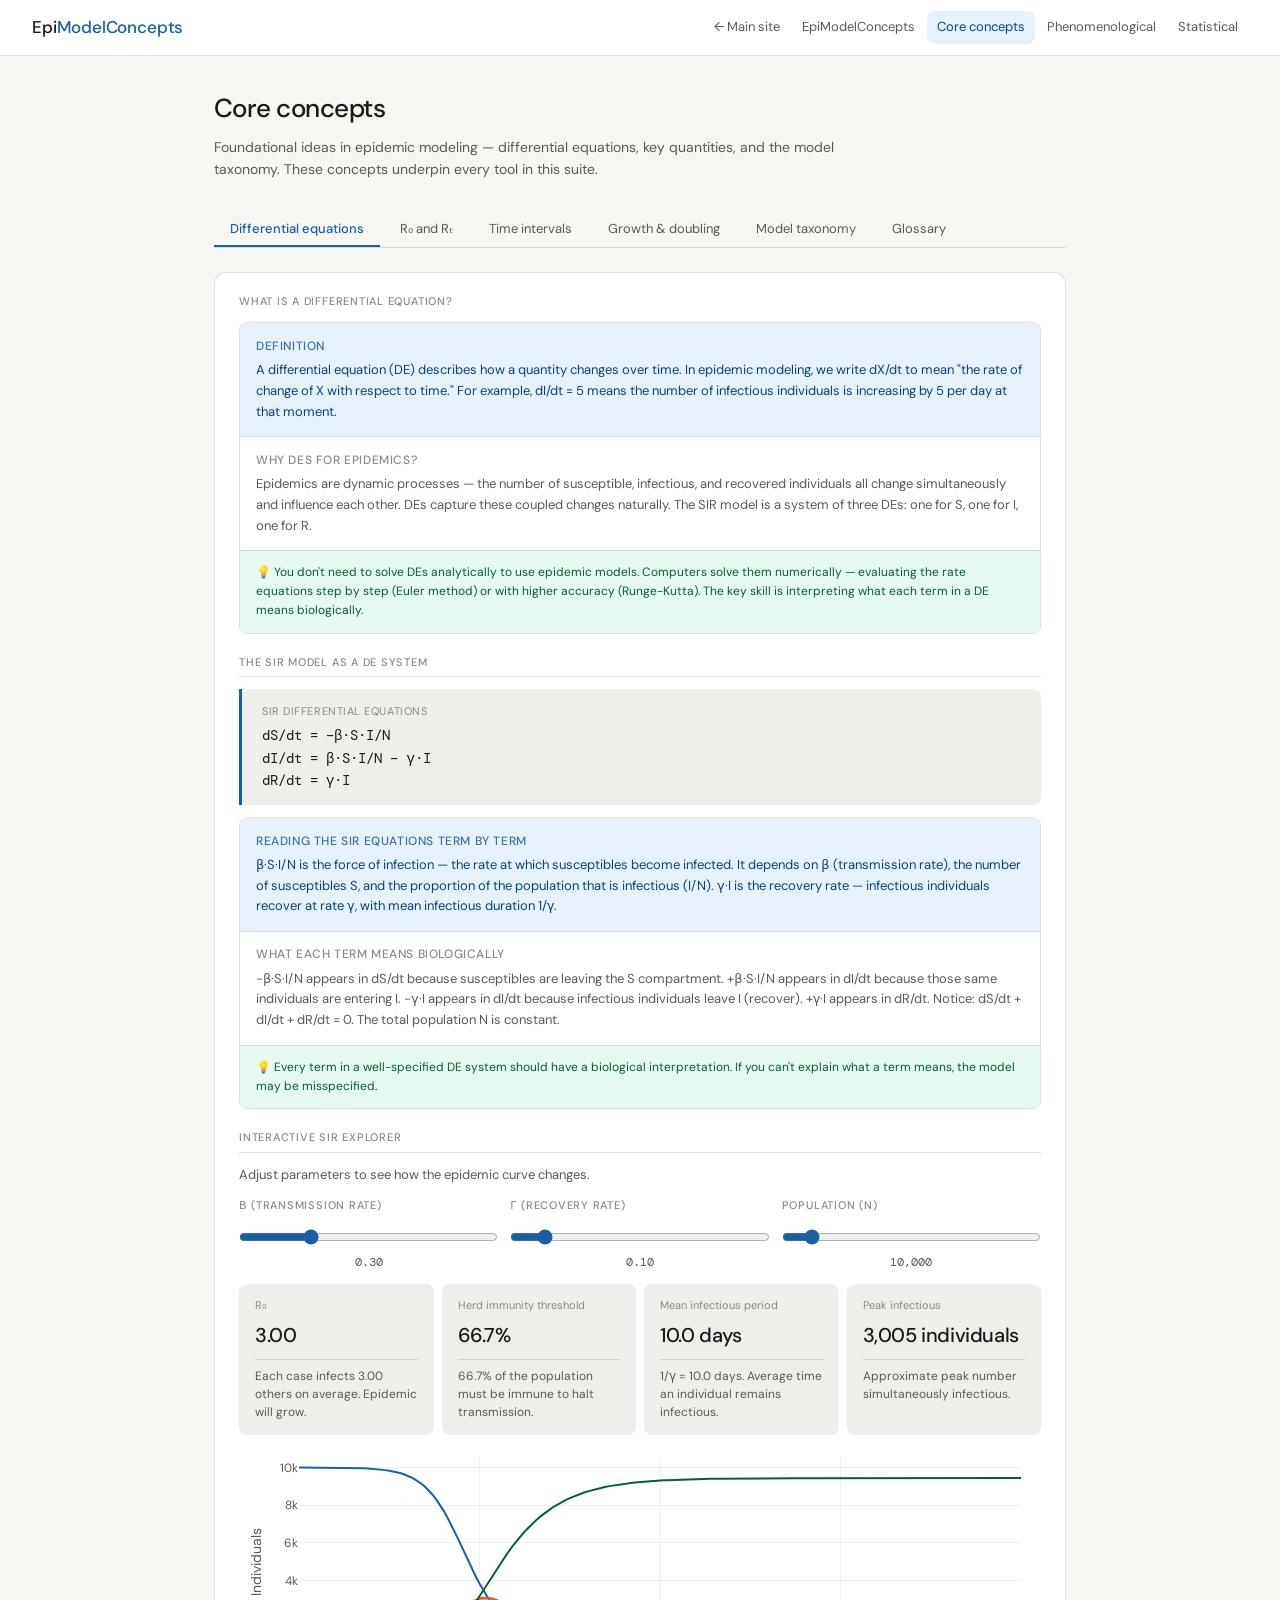
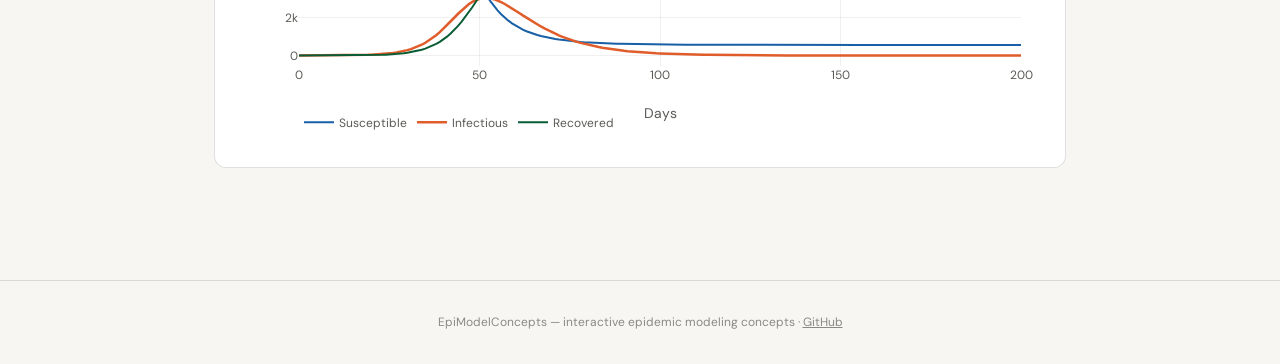
==== commit c963cf00: "add main site link to nav, fix histogram overlap" ====
--- a/concepts.html
+++ b/concepts.html
@@ -15,7 +15,8 @@
 <header class="site-header">
   <a href="index.html" class="logo">Epi<span>ModelConcepts</span></a>
   <nav class="site-nav">
-    <a href="index.html">Home</a>
+    <a href="https://rajsubediresearch.github.io" target="_blank">← Main site</a>
+    <a href="index.html">EpiModelConcepts</a>
     <a href="concepts.html" class="active">Core concepts</a>
     <a href="phenomenological.html">Phenomenological</a>
     <a href="statistical.html">Statistical</a>
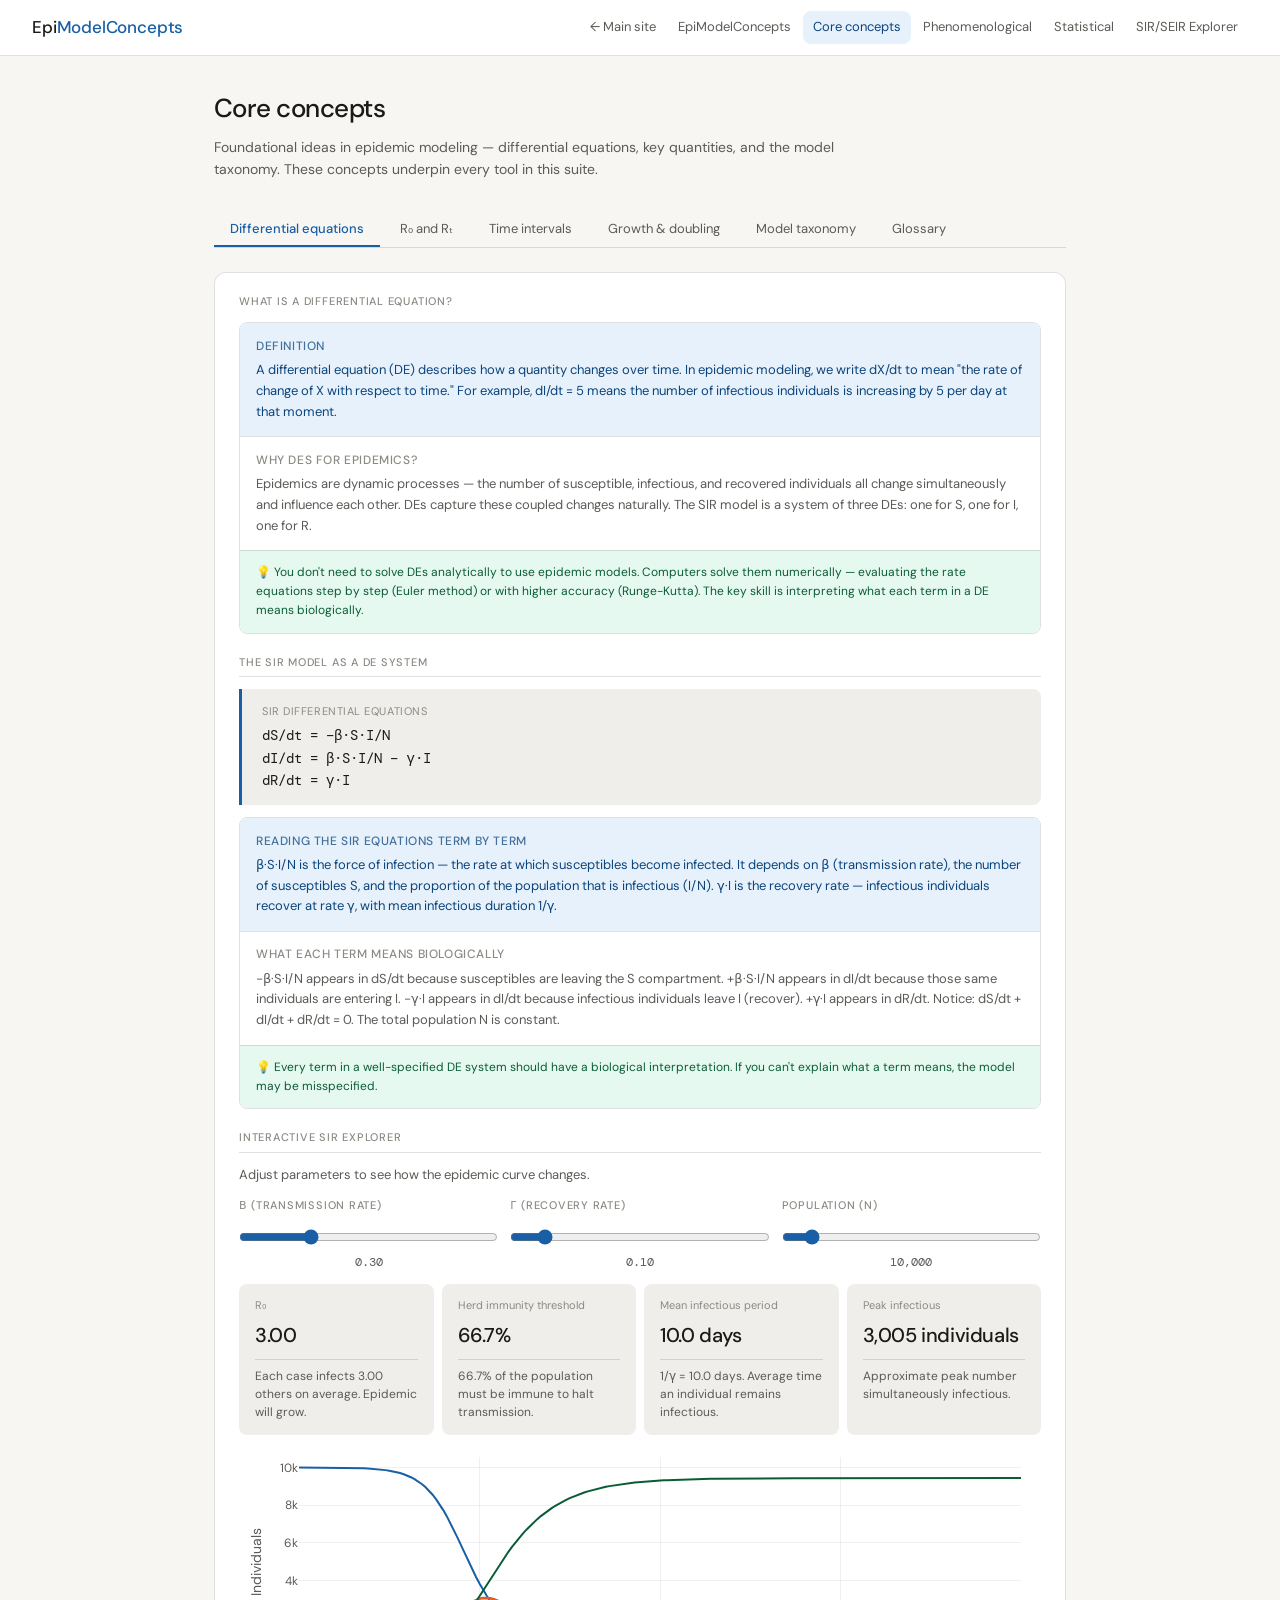
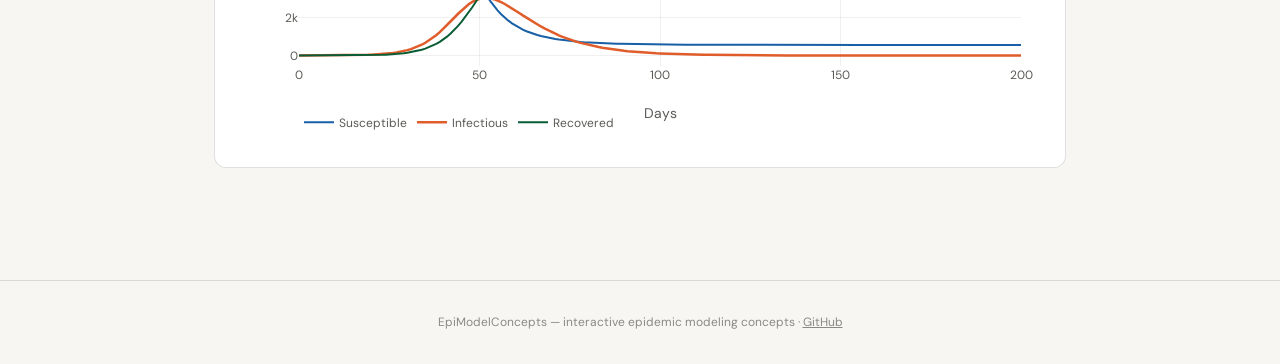
==== commit b50fce41: "add SIR/SEIR explorer with sample presets and auto-interpretation" ====
--- a/concepts.html
+++ b/concepts.html
@@ -20,6 +20,7 @@
     <a href="concepts.html" class="active">Core concepts</a>
     <a href="phenomenological.html">Phenomenological</a>
     <a href="statistical.html">Statistical</a>
+    <a href="sir_explorer.html">SIR/SEIR Explorer</a>
   </nav>
 </header>
 
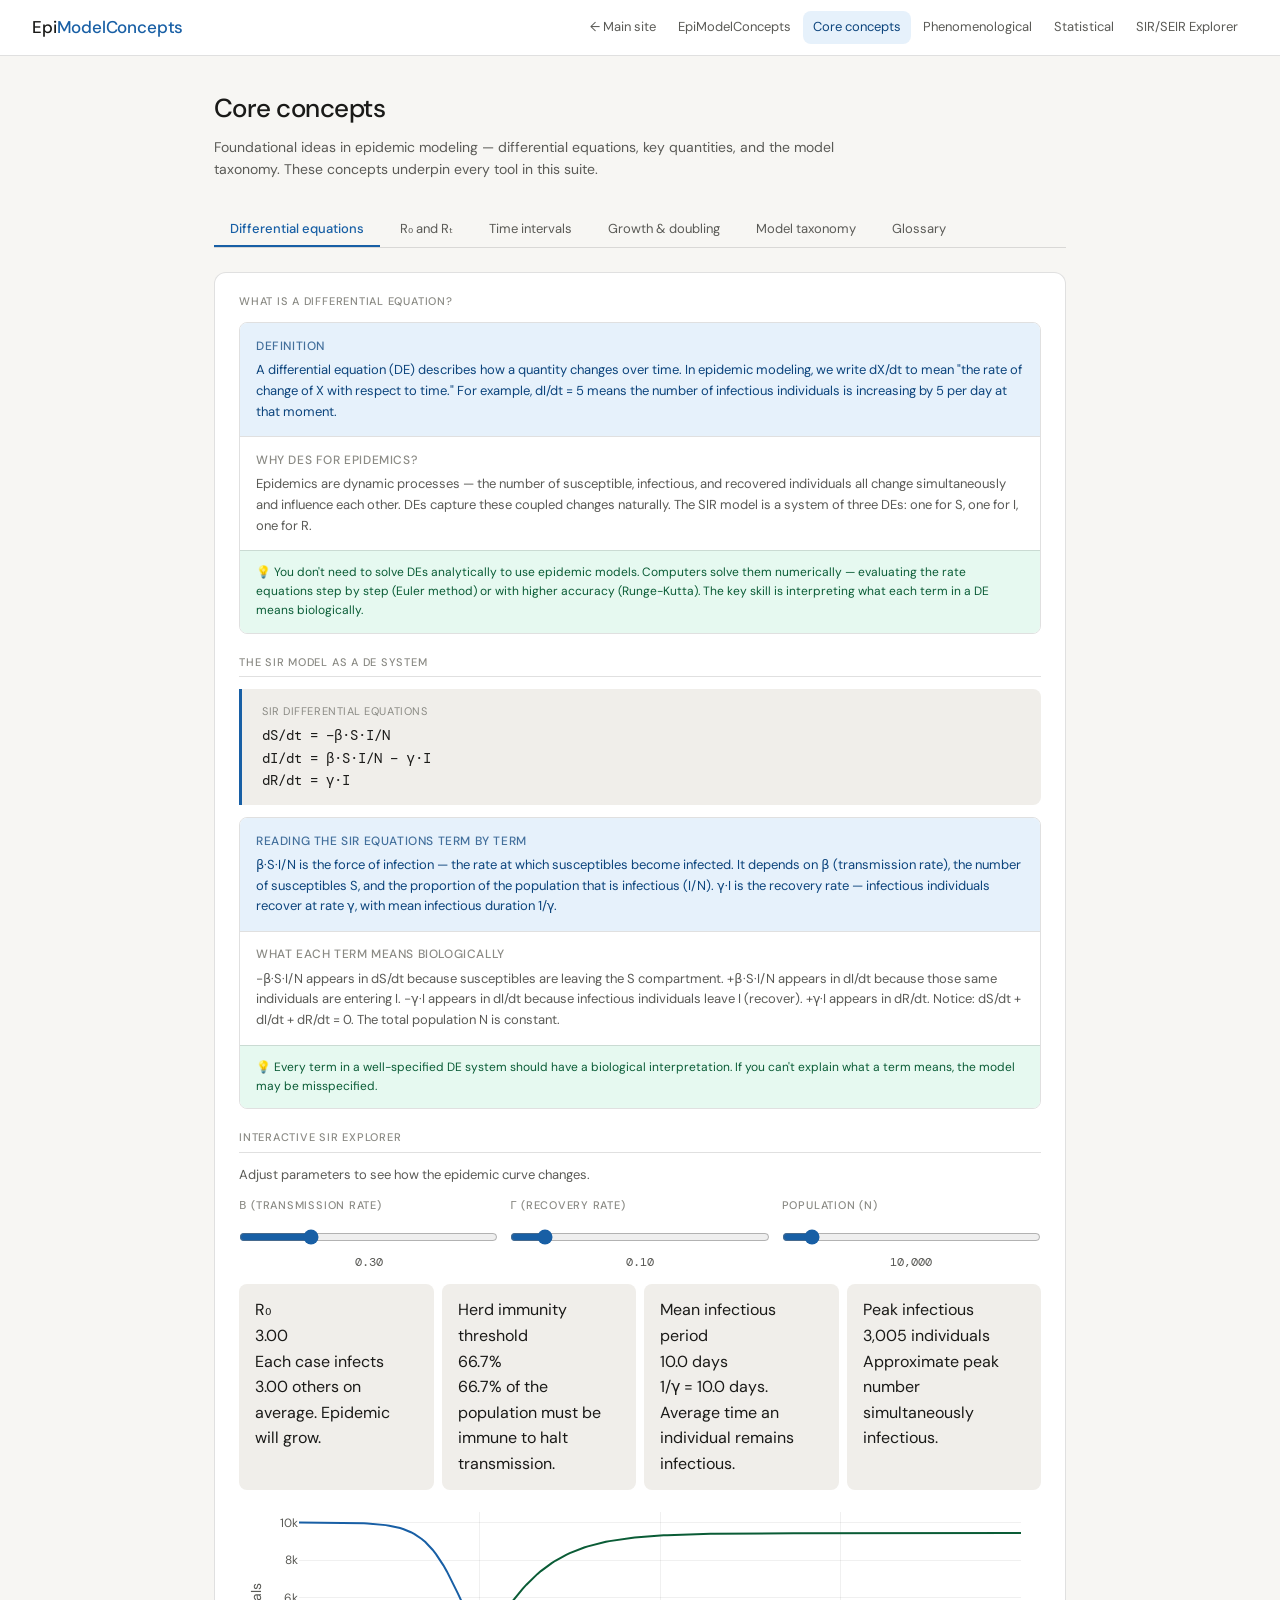
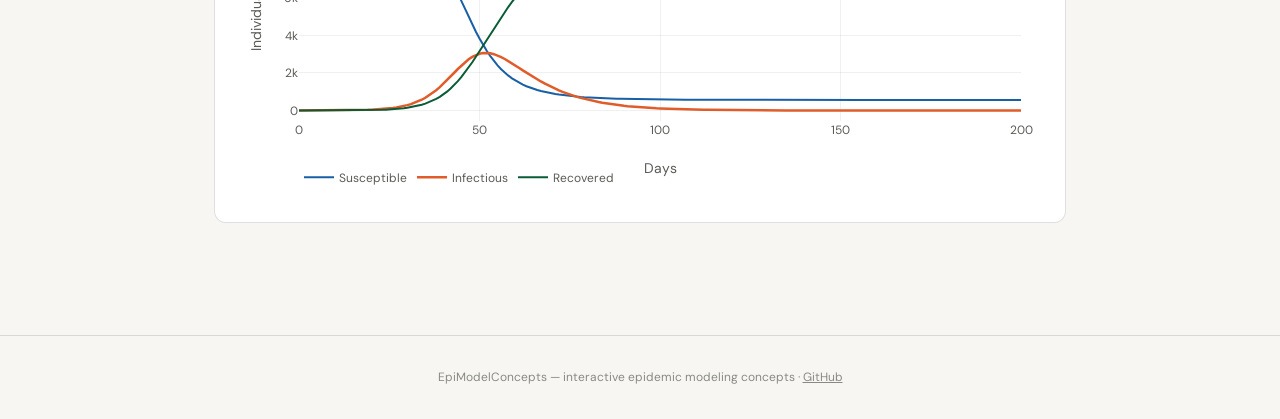
==== commit b169e7c0: "Fix concepts.html: inline Core.metricCard, remove dead js/core.js reference" ====
--- a/concepts.html
+++ b/concepts.html
@@ -307,7 +307,17 @@
   <a href="https://github.com/rajsubediresearch/epimodelconcepts" target="_blank">GitHub</a>
 </footer>
 
-<script src="js/core.js"></script>
+<script>
+const Core = {
+  metricCard(label, value, unit, tooltip) {
+    return `<div class="metric-card" title="${tooltip||''}">
+      <div class="metric-label">${label}</div>
+      <div class="metric-value">${value}${unit?`<span class="metric-unit"> ${unit}</span>`:''}</div>
+      ${tooltip?`<div class="metric-tip">${tooltip}</div>`:''}
+    </div>`;
+  }
+};
+</script>
 <script>
 function showTab(id, btn) {
   document.querySelectorAll('.tab-panel').forEach(p=>p.classList.remove('active'));
